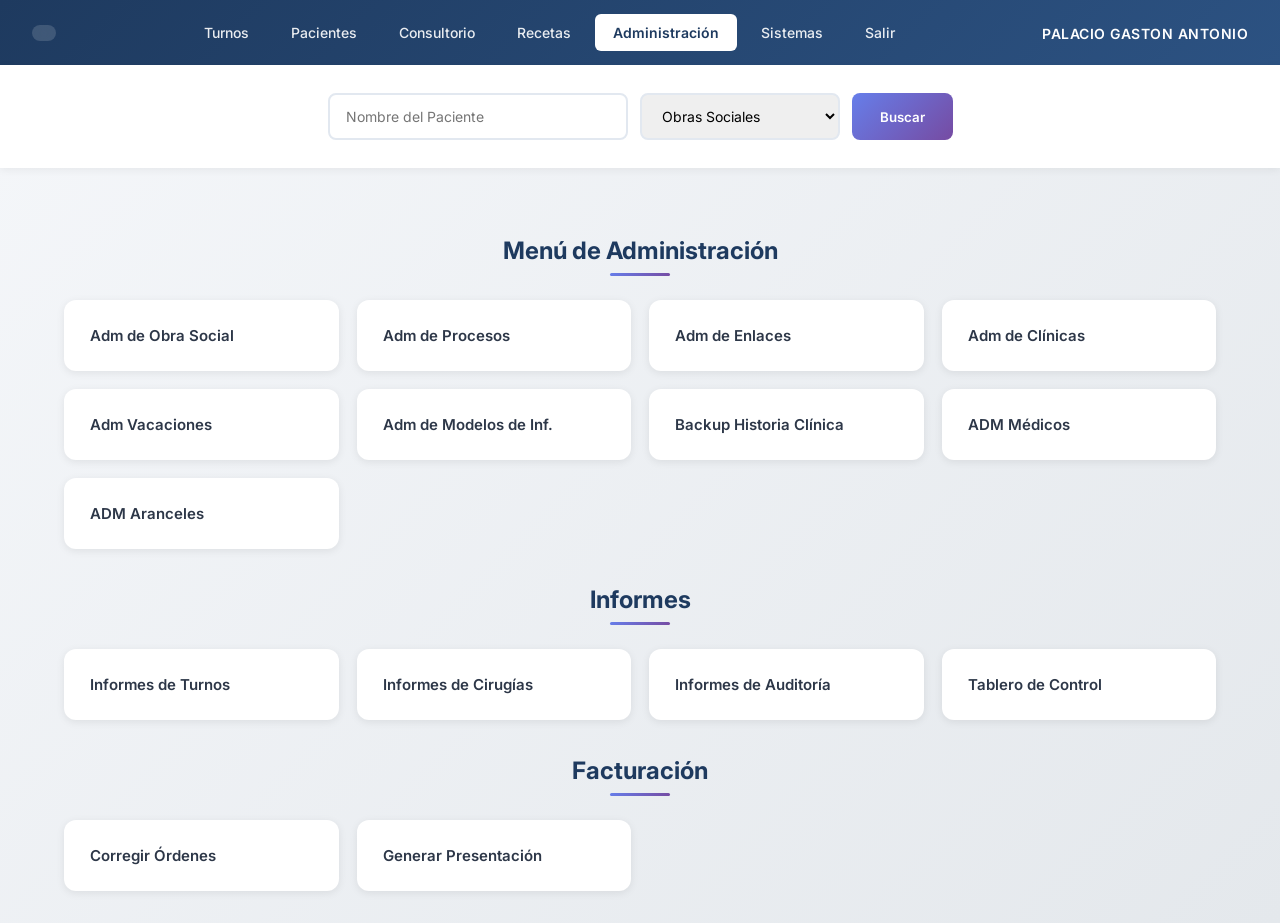
==== index.html @ 82813f79 "Primer commit" ====
<!DOCTYPE html>
<html lang="es">
<head>
    <meta charset="UTF-8">
    <meta name="viewport" content="width=device-width, initial-scale=1.0">
    <title>Administración - Centro Médico Palacio</title>
    <link rel="stylesheet" href="styles.css">
    <link href="https://fonts.googleapis.com/css2?family=Inter:wght@400;500;600;700&display=swap" rel="stylesheet">
</head>
<body>

    <header class="header">
        <div class="header-left">
            <p class="logo-icon"></p>
        </div>
        <nav class="nav-menu">
            <a href="#">Turnos</a>
            <a href="#">Pacientes</a>
            <a href="#">Consultorio</a>
            <a href="#">Recetas</a>
            <a href="#" class="active">Administración</a>
            <a href="#">Sistemas</a>
            <a href="#">Salir</a>
        </nav>
        <div class="header-right">
            <span class="user-name">PALACIO GASTON ANTONIO</span>
        </div>
    </header>

    <section class="search-bar">
        <input type="text" placeholder="Nombre del Paciente" class="input-paciente">
        <select class="select-obra">
            <option>Obras Sociales</option>
        </select>
        <button class="btn-buscar">Buscar</button>
    </section>

    <main class="main-content">
        <h2 class="section-title">Menú de Administración</h2>
        <div class="cards-grid">
            <div class="card"><h3>Adm de Obra Social</h3></div>
            <div class="card"><h3>Adm de Procesos</h3></div>
            <div class="card"><h3>Adm de Enlaces</h3></div>
            <div class="card"><h3>Adm de Clínicas</h3></div>
            <div class="card"><h3>Adm Vacaciones</h3></div>
            <div class="card"><h3>Adm de Modelos de Inf.</h3></div>
            <div class="card"><h3>Backup Historia Clínica</h3></div>
            <div class="card"><h3>ADM Médicos</h3></div>
            <div class="card"><h3>ADM Aranceles</h3></div>
        </div>

        <h2 class="section-title">Informes</h2>
        <div class="cards-grid">
            <div class="card"><h3>Informes de Turnos</h3></div>
            <div class="card"><h3>Informes de Cirugías</h3></div>
            <div class="card"><h3>Informes de Auditoría</h3></div>
            <div class="card"><h3>Tablero de Control</h3></div>
        </div>

        <h2 class="section-title">Facturación</h2>
        <div class="cards-grid">
            <div class="card"><h3>Corregir Órdenes</h3></div>
            <div class="card"><h3>Generar Presentación</h3></div>
        </div>
    </main>

</body>
</html>
---- styles.css ----
* {
    margin: 0;
    padding: 0;
    box-sizing: border-box;
}

body {
    font-family: 'Inter', sans-serif;
    background: linear-gradient(135deg, #f5f7fa 0%, #e4e8ec 100%);
    min-height: 100vh;
    color: #2d3748;
}

.header {
    display: flex;
    align-items: center;
    justify-content: space-between;
    background: linear-gradient(135deg, #1e3a5f 0%, #2c5282 100%);
    padding: 14px 32px;
    box-shadow: 0 4px 12px rgba(0,0,0,0.15);
}

.logo-icon {
    font-size: 24px;
    background: rgba(255,255,255,0.15);
    padding: 8px 12px;
    border-radius: 8px;
    backdrop-filter: blur(10px);
}

.nav-menu {
    display: flex;
    gap: 6px;
}

.nav-menu a {
    color: rgba(255,255,255,0.9);
    text-decoration: none;
    padding: 10px 18px;
    font-size: 14px;
    font-weight: 500;
    border-radius: 6px;
    transition: all 0.3s;
}

.nav-menu a:hover {
    background: rgba(255,255,255,0.15);
    color: white;
}

.nav-menu a.active {
    background: white;
    color: #1e3a5f;
    font-weight: 600;
}

.user-name {
    color: white;
    font-weight: 600;
    font-size: 14px;
    letter-spacing: 0.5px;
}

.search-bar {
    display: flex;
    justify-content: center;
    gap: 12px;
    padding: 28px;
    background: white;
    box-shadow: 0 2px 8px rgba(0,0,0,0.06);
}

.input-paciente, .select-obra {
    padding: 12px 16px;
    border: 2px solid #e2e8f0;
    border-radius: 8px;
    font-size: 14px;
    transition: all 0.3s;
    font-family: 'Inter', sans-serif;
}

.input-paciente { width: 300px; }
.select-obra { width: 200px; }

.input-paciente:focus, .select-obra:focus {
    outline: none;
    border-color: #4299e1;
    box-shadow: 0 0 0 3px rgba(66,153,225,0.15);
}

.btn-buscar {
    padding: 12px 28px;
    background: linear-gradient(135deg, #667eea 0%, #764ba2 100%);
    color: white;
    border: none;
    border-radius: 8px;
    font-weight: 600;
    cursor: pointer;
    transition: all 0.3s;
    font-family: 'Inter', sans-serif;
}

.btn-buscar:hover {
    transform: translateY(-2px);
    box-shadow: 0 6px 20px rgba(102,126,234,0.4);
}

.main-content {
    max-width: 1200px;
    margin: 0 auto;
    padding: 32px 24px;
}

.section-title {
    text-align: center;
    font-size: 24px;
    margin: 36px 0 24px;
    color: #1e3a5f;
    font-weight: 700;
    position: relative;
}

.section-title::after {
    content: '';
    display: block;
    width: 60px;
    height: 3px;
    background: linear-gradient(135deg, #667eea 0%, #764ba2 100%);
    margin: 8px auto 0;
    border-radius: 2px;
}

.cards-grid {
    display: grid;
    grid-template-columns: repeat(auto-fill, minmax(240px, 1fr));
    gap: 18px;
}

.card {
    background: white;
    border-radius: 12px;
    padding: 24px;
    box-shadow: 0 2px 8px rgba(0,0,0,0.08);
    cursor: pointer;
    transition: all 0.3s;
    border: 2px solid transparent;
}

.card:hover {
    transform: translateY(-4px);
    box-shadow: 0 12px 24px rgba(0,0,0,0.12);
    border-color: #667eea;
}

.card h3 {
    font-size: 15px;
    font-weight: 600;
    color: #2d3748;
}
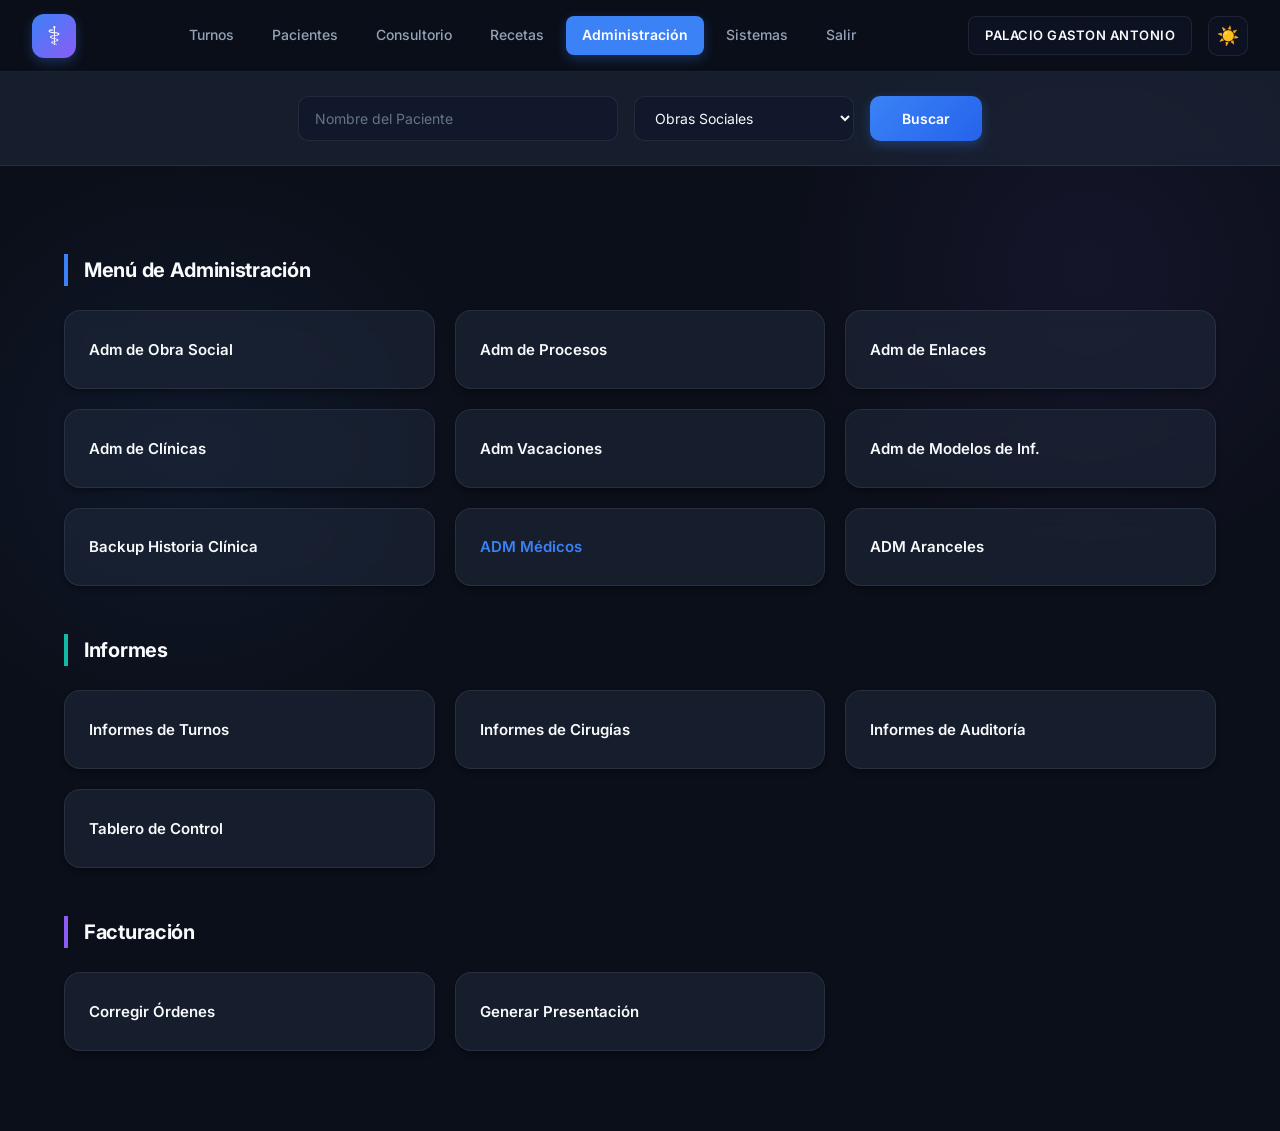
==== commit 447974f8: "cambio de estilo y mejora de ui" ====
--- a/index.html
+++ b/index.html
@@ -1,5 +1,5 @@
 <!DOCTYPE html>
-<html lang="es">
+<html lang="es" data-theme="dark">
 <head>
     <meta charset="UTF-8">
     <meta name="viewport" content="width=device-width, initial-scale=1.0">
@@ -11,7 +11,7 @@
 
     <header class="header">
         <div class="header-left">
-            <p class="logo-icon"></p>
+            <p class="logo-icon">⚕</p>
         </div>
         <nav class="nav-menu">
             <a href="#">Turnos</a>
@@ -24,6 +24,10 @@
         </nav>
         <div class="header-right">
             <span class="user-name">PALACIO GASTON ANTONIO</span>
+            <!-- Botón agregado para el cambio de tema -->
+            <button id="theme-toggle" class="theme-toggle" aria-label="Cambiar tema">
+                <span class="icon">🌙</span>
+            </button>
         </div>
     </header>
 
@@ -36,7 +40,7 @@
     </section>
 
     <main class="main-content">
-        <h2 class="section-title">Menú de Administración</h2>
+        <h2 class="section-title" data-color="primary">Menú de Administración</h2>
         <div class="cards-grid">
             <div class="card"><h3>Adm de Obra Social</h3></div>
             <div class="card"><h3>Adm de Procesos</h3></div>
@@ -45,11 +49,12 @@
             <div class="card"><h3>Adm Vacaciones</h3></div>
             <div class="card"><h3>Adm de Modelos de Inf.</h3></div>
             <div class="card"><h3>Backup Historia Clínica</h3></div>
-            <div class="card"><h3>ADM Médicos</h3></div>
-            <div class="card"><h3>ADM Aranceles</h3></div>
+            <a href="adMedicos.html" class="card card-link">
+             <h3>ADM Médicos</h3>
+            </a>            <div class="card"><h3>ADM Aranceles</h3></div>
         </div>
 
-        <h2 class="section-title">Informes</h2>
+        <h2 class="section-title" data-color="teal">Informes</h2>
         <div class="cards-grid">
             <div class="card"><h3>Informes de Turnos</h3></div>
             <div class="card"><h3>Informes de Cirugías</h3></div>
@@ -57,12 +62,32 @@
             <div class="card"><h3>Tablero de Control</h3></div>
         </div>
 
-        <h2 class="section-title">Facturación</h2>
+        <h2 class="section-title" data-color="violet">Facturación</h2>
         <div class="cards-grid">
             <div class="card"><h3>Corregir Órdenes</h3></div>
             <div class="card"><h3>Generar Presentación</h3></div>
         </div>
     </main>
 
+    <script>
+        // Lógica del cambio de tema
+        const themeToggle = document.getElementById('theme-toggle');
+        const html = document.documentElement;
+        const icon = themeToggle.querySelector('.icon');
+
+        // Verificar preferencia guardada
+        const savedTheme = localStorage.getItem('theme') || 'dark';
+        html.setAttribute('data-theme', savedTheme);
+        icon.textContent = savedTheme === 'dark' ? '☀️' : '🌙';
+
+        themeToggle.addEventListener('click', () => {
+            const currentTheme = html.getAttribute('data-theme');
+            const newTheme = currentTheme === 'dark' ? 'light' : 'dark';
+            
+            html.setAttribute('data-theme', newTheme);
+            localStorage.setItem('theme', newTheme);
+            icon.textContent = newTheme === 'dark' ? '☀️' : '🌙';
+        });
+    </script>
 </body>
 </html>
--- a/styles.css
+++ b/styles.css
@@ -4,28 +4,105 @@
     box-sizing: border-box;
 }
 
+/* =========================================
+   VARIABLES DE TEMA (MODO OSCURO POR DEFECTO)
+   ========================================= */
+:root {
+    --bg-body: #0b0f19;
+    --bg-body-gradient: radial-gradient(circle at 15% 50%, rgba(59, 130, 246, 0.08), transparent 25%), 
+                        radial-gradient(circle at 85% 30%, rgba(139, 92, 246, 0.08), transparent 25%);
+    --bg-card: rgba(30, 41, 59, 0.6);
+    --bg-card-hover: rgba(30, 41, 59, 0.9);
+    --bg-header: rgba(11, 15, 25, 0.85);
+    --bg-input: rgba(15, 23, 42, 0.6);
+    
+    --text-main: #f8fafc;
+    --text-secondary: #94a3b8;
+    --text-muted: #64748b;
+    
+    --border-subtle: rgba(255, 255, 255, 0.08);
+    --border-hover: rgba(255, 255, 255, 0.15);
+    
+    --color-primary: #3b82f6;   /* Azul para Admin */
+    --color-teal: #14b8a6;      /* Verde azulado para Informes */
+    --color-violet: #8b5cf6;    /* Violeta para Facturación */
+    
+    --shadow-card: 0 4px 6px -1px rgba(0, 0, 0, 0.3), 0 2px 4px -1px rgba(0, 0, 0, 0.15);
+    --shadow-hover: 0 20px 25px -5px rgba(0, 0, 0, 0.4), 0 10px 10px -5px rgba(0, 0, 0, 0.2);
+    --glow-primary: 0 0 20px rgba(59, 130, 246, 0.15);
+}
+
+/* =========================================
+   VARIABLES DE TEMA CLARO (SOBREESCRITURA)
+   ========================================= */
+[data-theme="light"] {
+    --bg-body: #f1f5f9;
+    --bg-body-gradient: radial-gradient(circle at 15% 50%, rgba(59, 130, 246, 0.05), transparent 25%), 
+                        radial-gradient(circle at 85% 30%, rgba(139, 92, 246, 0.05), transparent 25%);
+    --bg-card: rgba(255, 255, 255, 0.8);
+    --bg-card-hover: rgba(255, 255, 255, 1);
+    --bg-header: rgba(255, 255, 255, 0.85);
+    --bg-input: #ffffff;
+    
+    --text-main: #0f172a;
+    --text-secondary: #475569;
+    --text-muted: #94a3b8;
+    
+    --border-subtle: rgba(0, 0, 0, 0.08);
+    --border-hover: rgba(0, 0, 0, 0.15);
+    
+    --shadow-card: 0 4px 6px -1px rgba(0, 0, 0, 0.05), 0 2px 4px -1px rgba(0, 0, 0, 0.03);
+    --shadow-hover: 0 20px 25px -5px rgba(0, 0, 0, 0.1), 0 10px 10px -5px rgba(0, 0, 0, 0.04);
+    --glow-primary: 0 0 20px rgba(59, 130, 246, 0.1);
+}
+
+/* =========================================
+   ESTILOS GENERALES
+   ========================================= */
 body {
-    font-family: 'Inter', sans-serif;
-    background: linear-gradient(135deg, #f5f7fa 0%, #e4e8ec 100%);
+    font-family: 'Inter', system-ui, -apple-system, sans-serif;
+    background-color: var(--bg-body);
+    background-image: var(--bg-body-gradient);
+    background-attachment: fixed;
     min-height: 100vh;
-    color: #2d3748;
-}
-
+    color: var(--text-main);
+    line-height: 1.6;
+    transition: background-color 0.4s ease, color 0.4s ease;
+}
+
+/* ===== HEADER ===== */
 .header {
     display: flex;
     align-items: center;
     justify-content: space-between;
-    background: linear-gradient(135deg, #1e3a5f 0%, #2c5282 100%);
-    padding: 14px 32px;
-    box-shadow: 0 4px 12px rgba(0,0,0,0.15);
+    background: var(--bg-header);
+    backdrop-filter: blur(12px);
+    -webkit-backdrop-filter: blur(12px);
+    padding: 0 32px;
+    height: 72px;
+    border-bottom: 1px solid var(--border-subtle);
+    position: sticky;
+    top: 0;
+    z-index: 100;
+    transition: all 0.4s ease;
 }
 
 .logo-icon {
-    font-size: 24px;
-    background: rgba(255,255,255,0.15);
-    padding: 8px 12px;
-    border-radius: 8px;
-    backdrop-filter: blur(10px);
+    font-size: 26px;
+    display: flex;
+    align-items: center;
+    justify-content: center;
+    width: 44px;
+    height: 44px;
+    background: linear-gradient(135deg, var(--color-primary), var(--color-violet));
+    border-radius: 12px;
+    color: white;
+    box-shadow: 0 4px 12px rgba(59, 130, 246, 0.3);
+    transition: transform 0.3s ease;
+}
+
+.logo-icon:hover {
+    transform: scale(1.05) rotate(-5deg);
 }
 
 .nav-menu {
@@ -34,126 +111,300 @@
 }
 
 .nav-menu a {
-    color: rgba(255,255,255,0.9);
+    color: var(--text-secondary);
     text-decoration: none;
-    padding: 10px 18px;
+    padding: 8px 16px;
     font-size: 14px;
     font-weight: 500;
-    border-radius: 6px;
-    transition: all 0.3s;
+    border-radius: 8px;
+    transition: all 0.25s ease;
 }
 
 .nav-menu a:hover {
-    background: rgba(255,255,255,0.15);
-    color: white;
+    color: var(--text-main);
+    background: var(--border-subtle);
 }
 
 .nav-menu a.active {
-    background: white;
-    color: #1e3a5f;
-    font-weight: 600;
-}
-
-.user-name {
+    background: var(--color-primary);
     color: white;
     font-weight: 600;
-    font-size: 14px;
+    box-shadow: 0 4px 12px rgba(59, 130, 246, 0.3);
+}
+
+.header-right {
+    display: flex;
+    align-items: center;
+    gap: 16px;
+}
+
+.user-name {
+    color: var(--text-main);
+    font-weight: 600;
+    font-size: 13px;
     letter-spacing: 0.5px;
-}
-
+    padding: 8px 16px;
+    background: var(--bg-input);
+    border: 1px solid var(--border-subtle);
+    border-radius: 8px;
+}
+
+/* Botón de Tema */
+.theme-toggle {
+    background: var(--bg-input);
+    border: 1px solid var(--border-subtle);
+    color: var(--text-main);
+    width: 40px;
+    height: 40px;
+    border-radius: 10px;
+    cursor: pointer;
+    display: flex;
+    align-items: center;
+    justify-content: center;
+    font-size: 18px;
+    transition: all 0.3s ease;
+}
+
+.theme-toggle:hover {
+    background: var(--border-hover);
+    transform: rotate(15deg);
+    border-color: var(--color-primary);
+}
+
+/* ===== SEARCH BAR ===== */
 .search-bar {
     display: flex;
     justify-content: center;
-    gap: 12px;
-    padding: 28px;
-    background: white;
-    box-shadow: 0 2px 8px rgba(0,0,0,0.06);
+    gap: 16px;
+    padding: 24px 32px;
+    background: var(--bg-card);
+    border-bottom: 1px solid var(--border-subtle);
+    backdrop-filter: blur(8px);
+    transition: all 0.4s ease;
 }
 
 .input-paciente, .select-obra {
     padding: 12px 16px;
-    border: 2px solid #e2e8f0;
-    border-radius: 8px;
+    background: var(--bg-input);
+    border: 1.5px solid var(--border-subtle);
+    border-radius: 10px;
     font-size: 14px;
-    transition: all 0.3s;
+    transition: all 0.25s ease;
     font-family: 'Inter', sans-serif;
-}
-
-.input-paciente { width: 300px; }
-.select-obra { width: 200px; }
+    color: var(--text-main);
+}
+
+.input-paciente { width: 320px; }
+.select-obra { width: 220px; }
+
+.input-paciente::placeholder { color: var(--text-muted); }
+.select-obra option { background: var(--bg-card); color: var(--text-main); }
 
 .input-paciente:focus, .select-obra:focus {
     outline: none;
-    border-color: #4299e1;
-    box-shadow: 0 0 0 3px rgba(66,153,225,0.15);
+    border-color: var(--color-primary);
+    box-shadow: 0 0 0 4px rgba(59, 130, 246, 0.1);
 }
 
 .btn-buscar {
-    padding: 12px 28px;
-    background: linear-gradient(135deg, #667eea 0%, #764ba2 100%);
+    padding: 12px 32px;
+    background: linear-gradient(135deg, var(--color-primary) 0%, #2563eb 100%);
     color: white;
     border: none;
-    border-radius: 8px;
+    border-radius: 10px;
     font-weight: 600;
     cursor: pointer;
-    transition: all 0.3s;
+    transition: all 0.3s cubic-bezier(0.4, 0, 0.2, 1);
     font-family: 'Inter', sans-serif;
+    font-size: 14px;
+    box-shadow: 0 4px 12px rgba(59, 130, 246, 0.3);
 }
 
 .btn-buscar:hover {
     transform: translateY(-2px);
-    box-shadow: 0 6px 20px rgba(102,126,234,0.4);
-}
-
+    box-shadow: 0 8px 20px rgba(59, 130, 246, 0.4);
+    filter: brightness(1.1);
+}
+
+/* ===== MAIN CONTENT ===== */
 .main-content {
     max-width: 1200px;
     margin: 0 auto;
-    padding: 32px 24px;
+    padding: 40px 24px 80px;
 }
 
 .section-title {
-    text-align: center;
-    font-size: 24px;
-    margin: 36px 0 24px;
-    color: #1e3a5f;
+    font-size: 20px;
     font-weight: 700;
+    color: var(--text-main);
+    margin: 48px 0 24px;
+    padding-left: 16px;
     position: relative;
-}
-
-.section-title::after {
-    content: '';
-    display: block;
-    width: 60px;
-    height: 3px;
-    background: linear-gradient(135deg, #667eea 0%, #764ba2 100%);
-    margin: 8px auto 0;
-    border-radius: 2px;
-}
-
+    display: flex;
+    align-items: center;
+    letter-spacing: -0.3px;
+}
+
+/* Colores coherentes por sección */
+.section-title[data-color="primary"] { border-left: 4px solid var(--color-primary); }
+.section-title[data-color="teal"] { border-left: 4px solid var(--color-teal); }
+.section-title[data-color="violet"] { border-left: 4px solid var(--color-violet); }
+
+/* ===== CARDS GRID (ESTILO PREMIUM) ===== */
 .cards-grid {
     display: grid;
-    grid-template-columns: repeat(auto-fill, minmax(240px, 1fr));
-    gap: 18px;
+    grid-template-columns: repeat(auto-fill, minmax(280px, 1fr));
+    gap: 20px;
 }
 
 .card {
-    background: white;
-    border-radius: 12px;
+    background: var(--bg-card);
+    backdrop-filter: blur(10px);
+    -webkit-backdrop-filter: blur(10px);
+    border-radius: 16px;
     padding: 24px;
-    box-shadow: 0 2px 8px rgba(0,0,0,0.08);
+    border: 1px solid var(--border-subtle);
     cursor: pointer;
-    transition: all 0.3s;
-    border: 2px solid transparent;
-}
-
-.card:hover {
-    transform: translateY(-4px);
-    box-shadow: 0 12px 24px rgba(0,0,0,0.12);
-    border-color: #667eea;
+    transition: all 0.35s cubic-bezier(0.4, 0, 0.2, 1);
+    position: relative;
+    overflow: hidden;
+    display: flex;
+    align-items: center;
+    gap: 16px;
+    box-shadow: var(--shadow-card);
+}
+
+/* Indicador de color coherente en la tarjeta */
+.card::before {
+    content: '';
+    position: absolute;
+    top: 0;
+    left: 0;
+    width: 4px;
+    height: 100%;
+    background: var(--color-primary);
+    opacity: 0;
+    transition: opacity 0.3s ease;
+}
+
+/* Asignar color según la sección (usando el atributo data-color del título hermano) */
+main > .section-title[data-color="primary"] ~ .cards-grid .card::before { background: var(--color-primary); }
+main > .section-title[data-color="teal"] ~ .cards-grid .card::before { background: var(--color-teal); }
+main > .section-title[data-color="violet"] ~ .cards-grid .card::before { background: var(--color-violet); }
+
+/* Icono de flecha sutil */
+.card::after {
+    content: '→';
+    font-size: 18px;
+    color: var(--text-muted);
+    margin-left: auto;
+    transition: all 0.3s ease;
+    opacity: 0;
+    transform: translateX(-10px);
 }
 
 .card h3 {
     font-size: 15px;
     font-weight: 600;
-    color: #2d3748;
+    color: var(--text-main);
+    transition: color 0.3s ease;
+    line-height: 1.4;
+}
+
+/* Efectos Hover Coherentes y Elegantes */
+.card:hover {
+    background: var(--bg-card-hover);
+    border-color: var(--border-hover);
+    transform: translateY(-6px);
+    box-shadow: var(--shadow-hover);
+}
+
+.card:hover::before {
+    opacity: 1;
+}
+
+.card:hover h3 {
+    color: var(--color-primary);
+}
+
+/* Ajuste dinámico del color del texto en hover según la sección */
+main > .section-title[data-color="teal"] ~ .cards-grid .card:hover h3 { color: var(--color-teal); }
+main > .section-title[data-color="violet"] ~ .cards-grid .card:hover h3 { color: var(--color-violet); }
+
+.card:hover::after {
+    opacity: 1;
+    transform: translateX(0);
+}
+
+/* Animación de entrada escalonada */
+.card { animation: cardEnter 0.5s cubic-bezier(0.4, 0, 0.2, 1) backwards; }
+.cards-grid .card:nth-child(1)  { animation-delay: 0.05s; }
+.cards-grid .card:nth-child(2)  { animation-delay: 0.10s; }
+.cards-grid .card:nth-child(3)  { animation-delay: 0.15s; }
+.cards-grid .card:nth-child(4)  { animation-delay: 0.20s; }
+.cards-grid .card:nth-child(5)  { animation-delay: 0.25s; }
+.cards-grid .card:nth-child(6)  { animation-delay: 0.30s; }
+.cards-grid .card:nth-child(7)  { animation-delay: 0.35s; }
+.cards-grid .card:nth-child(8)  { animation-delay: 0.40s; }
+.cards-grid .card:nth-child(9)  { animation-delay: 0.45s; }
+
+@keyframes cardEnter {
+    from { opacity: 0; transform: translateY(24px); }
+    to { opacity: 1; transform: translateY(0); }
+}
+
+/* ===== RESPONSIVE ===== */
+@media (max-width: 768px) {
+    .header {
+        padding: 12px 16px;
+        height: auto;
+        flex-wrap: wrap;
+        gap: 12px;
+    }
+    .nav-menu {
+        order: 3;
+        width: 100%;
+        overflow-x: auto;
+        padding-bottom: 4px;
+    }
+    .search-bar {
+        flex-direction: column;
+        padding: 20px 16px;
+    }
+    .input-paciente, .select-obra { width: 100%; }
+    .main-content { padding: 24px 16px; }
+    .cards-grid { grid-template-columns: 1fr; }
+}
+
+/* Scrollbar personalizada */
+::-webkit-scrollbar { width: 8px; height: 8px; }
+::-webkit-scrollbar-track { background: var(--bg-body); }
+::-webkit-scrollbar-thumb { background: var(--text-muted); border-radius: 4px; }
+::-webkit-scrollbar-thumb:hover { background: var(--text-secondary); }
+
+/* Soporte para tarjetas que son enlaces */
+a.card {
+    text-decoration: none;
+    color: inherit;
+    display: flex;
+}
+
+a.card.card-link h3 {
+    color: var(--color-primary); /* Destaca sutilmente que es un enlace */
+}
+
+/* Animación de entrada suave para TODAS las páginas (sensación natural) */
+body {
+    animation: fadeInPage 0.4s ease-out;
+}
+
+@keyframes fadeInPage {
+    from { 
+        opacity: 0; 
+        transform: translateY(10px); 
+    }
+    to { 
+        opacity: 1; 
+        transform: translateY(0); 
+    }
 }
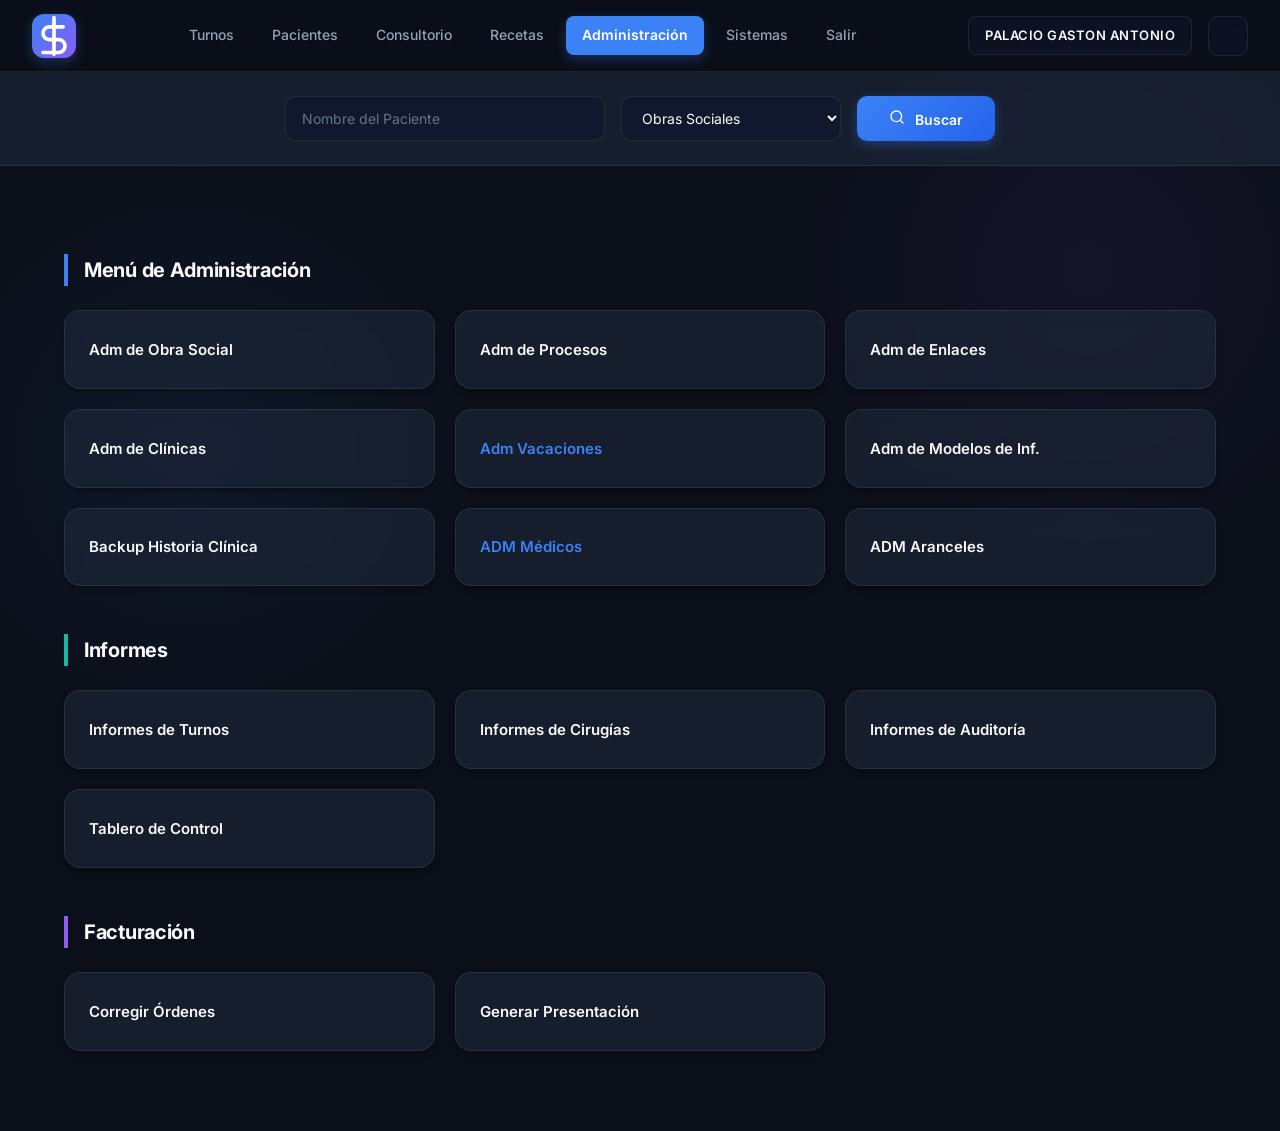
==== commit d17be8eb: "feat: rediseño UI/UX completo del Centro Médico Palacio - 9 pantallas nuevas, modo oscuro/claro, ico" ====
--- a/index.html
+++ b/index.html
@@ -11,22 +11,32 @@
 
     <header class="header">
         <div class="header-left">
-            <p class="logo-icon">⚕</p>
+            <p class="logo-icon">
+                <svg viewBox="0 0 24 24" fill="none" stroke="currentColor" stroke-width="2" stroke-linecap="round" stroke-linejoin="round">
+                    <path d="M12 2L12 22M17 7H9.5C8.57174 7 7.6815 7.36875 7.02513 8.02513C6.36875 8.6815 6 9.57174 6 10.5C6 11.4283 6.36875 12.3185 7.02513 12.9749C7.6815 13.6313 8.57174 14 9.5 14H14.5C15.4283 14 16.3185 14.3687 16.9749 15.0251C17.6313 15.6815 18 16.5717 18 17.5C18 18.4283 17.6313 19.3185 16.9749 19.9749C16.3185 20.6313 15.4283 21 14.5 21H6"/>
+                </svg>
+            </p>
         </div>
         <nav class="nav-menu">
-            <a href="#">Turnos</a>
-            <a href="#">Pacientes</a>
+            <a href="turnos.html">Turnos</a>
+            <a href="pacientes.html">Pacientes</a>
             <a href="#">Consultorio</a>
             <a href="#">Recetas</a>
             <a href="#" class="active">Administración</a>
-            <a href="#">Sistemas</a>
+            <a href="sistemas.html">Sistemas</a>
             <a href="#">Salir</a>
         </nav>
         <div class="header-right">
             <span class="user-name">PALACIO GASTON ANTONIO</span>
-            <!-- Botón agregado para el cambio de tema -->
             <button id="theme-toggle" class="theme-toggle" aria-label="Cambiar tema">
-                <span class="icon">🌙</span>
+                <span class="icon">
+                    <svg class="icon-sun" viewBox="0 0 24 24" fill="none" stroke="currentColor" stroke-width="2" stroke-linecap="round" stroke-linejoin="round">
+                        <circle cx="12" cy="12" r="5"/><line x1="12" y1="1" x2="12" y2="3"/><line x1="12" y1="21" x2="12" y2="23"/><line x1="4.22" y1="4.22" x2="5.64" y2="5.64"/><line x1="18.36" y1="18.36" x2="19.78" y2="19.78"/><line x1="1" y1="12" x2="3" y2="12"/><line x1="21" y1="12" x2="23" y2="12"/><line x1="4.22" y1="19.78" x2="5.64" y2="18.36"/><line x1="18.36" y1="5.64" x2="19.78" y2="4.22"/>
+                    </svg>
+                    <svg class="icon-moon" viewBox="0 0 24 24" fill="none" stroke="currentColor" stroke-width="2" stroke-linecap="round" stroke-linejoin="round" style="display:none;">
+                        <path d="M21 12.79A9 9 0 1 1 11.21 3 7 7 0 0 0 21 12.79z"/>
+                    </svg>
+                </span>
             </button>
         </div>
     </header>
@@ -34,9 +44,116 @@
     <section class="search-bar">
         <input type="text" placeholder="Nombre del Paciente" class="input-paciente">
         <select class="select-obra">
-            <option>Obras Sociales</option>
+            <option value="">Obras Sociales</option>
+            <option value="Particular">Particular</option>
+            <option value="ACA SALUD">ACA SALUD</option>
+            <option value="AMFFA">AMFFA</option>
+            <option value="AMSTERDAN SALUD">AMSTERDAN SALUD</option>
+            <option value="APLA">APLA</option>
+            <option value="APM">APM</option>
+            <option value="ASISPRE">ASISPRE</option>
+            <option value="ASISTIR">ASISTIR</option>
+            <option value="ASISTIR-OSPACA">ASISTIR-OSPACA</option>
+            <option value="ASOC. ECLESIASTICA SAN PEDRO">ASOC. ECLESIASTICA SAN PEDRO</option>
+            <option value="ASUNT">ASUNT</option>
+            <option value="ASUNT (Consulta Especial)">ASUNT (Consulta Especial)</option>
+            <option value="BOREAL">BOREAL</option>
+            <option value="BOREAL.NET">BOREAL.NET</option>
+            <option value="BRAMED SRL">BRAMED SRL</option>
+            <option value="CANILLITAS FLORENCIO SANCHEZ">CANILLITAS FLORENCIO SANCHEZ</option>
+            <option value="CLINICA MAYO">CLINICA MAYO</option>
+            <option value="COLMED OSMEDICA">COLMED OSMEDICA</option>
+            <option value="COLMED TODOS MENOS OSMEDICA">COLMED TODOS MENOS OSMEDICA</option>
+            <option value="COOP. TRABAJADORES AGRICOLAS">COOP. TRABAJADORES AGRICOLAS</option>
+            <option value="COOP. TRABAJADORES EVENTUR">COOP. TRABAJADORES EVENTUR</option>
+            <option value="COOP. TRABAJADORES HUMANA">COOP. TRABAJADORES HUMANA</option>
+            <option value="COOP. TRABAJADORES INSTALADORES">COOP. TRABAJADORES INSTALADORES</option>
+            <option value="CRISTAL SALUD - APPI SRL">CRISTAL SALUD - APPI SRL</option>
+            <option value="DASUTEN">DASUTEN</option>
+            <option value="DIARIOS Y REVISTAS">DIARIOS Y REVISTAS</option>
+            <option value="DIBA">DIBA</option>
+            <option value="FARMACIA (GAPRESA)">FARMACIA (GAPRESA)</option>
+            <option value="FOTIA - OSPAAТ">FOTIA - OSPAAТ</option>
+            <option value="FUERZA AEREA">FUERZA AEREA</option>
+            <option value="GALENO">GALENO</option>
+            <option value="GALENO CONSULTIN GROUP">GALENO CONSULTIN GROUP</option>
+            <option value="GALVEZ">GALVEZ</option>
+            <option value="INTERSALUD">INTERSALUD</option>
+            <option value="IOSE">IOSE</option>
+            <option value="JERARQUICOS SALUD">JERARQUICOS SALUD</option>
+            <option value="LUIS PASTEUR">LUIS PASTEUR</option>
+            <option value="MAPFRE">MAPFRE</option>
+            <option value="MEDICUS">MEDICUS</option>
+            <option value="MEDIFE">MEDIFE</option>
+            <option value="MITA">MITA</option>
+            <option value="MORA">MORA</option>
+            <option value="MUTUAL 10 DE ABRIL">MUTUAL 10 DE ABRIL</option>
+            <option value="MUTUAL PERSONAL AGUA Y ENERGIA">MUTUAL PERSONAL AGUA Y ENERGIA</option>
+            <option value="NOR MEDICA">NOR MEDICA</option>
+            <option value="NORTE SALUD">NORTE SALUD</option>
+            <option value="OMINT">OMINT</option>
+            <option value="OPDEA">OPDEA</option>
+            <option value="ORDEN PRESTADA">ORDEN PRESTADA</option>
+            <option value="OSACRA">OSACRA</option>
+            <option value="OSAPM">OSAPM</option>
+            <option value="OSDDIP">OSDDIP</option>
+            <option value="OSDE">OSDE</option>
+            <option value="OSDOP">OSDOP</option>
+            <option value="OSETYA">OSETYA</option>
+            <option value="OSFATUN">OSFATUN</option>
+            <option value="OSJERA (Jerarquicos Rep. Argentina)">OSJERA (Jerarquicos Rep. Argentina)</option>
+            <option value="OSMATA">OSMATA</option>
+            <option value="OSMITA">OSMITA</option>
+            <option value="OSPA (Personal Aeronautico)">OSPA (Personal Aeronautico)</option>
+            <option value="OSPECOM">OSPECOM</option>
+            <option value="OSPEGAP (Petroleros)">OSPEGAP (Petroleros)</option>
+            <option value="OSPERSAAMS">OSPERSAAMS</option>
+            <option value="OSPERYHRA">OSPERYHRA</option>
+            <option value="OSPES (Estaciones de Servicio)">OSPES (Estaciones de Servicio)</option>
+            <option value="OSPIA AZUCARERA">OSPIA AZUCARERA</option>
+            <option value="OSPIL (Lecheros)">OSPIL (Lecheros)</option>
+            <option value="OSPIP">OSPIP</option>
+            <option value="OSPLAD">OSPLAD</option>
+            <option value="OSPRERA">OSPRERA</option>
+            <option value="OSPTA (Tecnico Aeronautico)">OSPTA (Tecnico Aeronautico)</option>
+            <option value="OSSEG (SEGUROS)">OSSEG (SEGUROS)</option>
+            <option value="OSSEIF (Ing. La Fronterita)">OSSEIF (Ing. La Fronterita)</option>
+            <option value="OSSEIÑ (Ing. Ñuñorco)">OSSEIÑ (Ing. Ñuñorco)</option>
+            <option value="PAMI">PAMI</option>
+            <option value="PARA REINTEGRO">PARA REINTEGRO</option>
+            <option value="PARQUE SALUD">PARQUE SALUD</option>
+            <option value="PARTICULAR">PARTICULAR</option>
+            <option value="PATRONES DE CABOTAJE">PATRONES DE CABOTAJE</option>
+            <option value="PODER JUDICIAL">PODER JUDICIAL</option>
+            <option value="POLICIA FEDERAL">POLICIA FEDERAL</option>
+            <option value="PRENSA">PRENSA</option>
+            <option value="PREVENCION SALUD">PREVENCION SALUD</option>
+            <option value="RED DE SEGUROS MEDICOS">RED DE SEGUROS MEDICOS</option>
+            <option value="SADAIC">SADAIC</option>
+            <option value="SANATORIO ROCA">SANATORIO ROCA</option>
+            <option value="SANATORIO SARMIENTO">SANATORIO SARMIENTO</option>
+            <option value="SANCOR SALUD">SANCOR SALUD</option>
+            <option value="SEGURO ESOLAR DE LA PROV.">SEGURO ESOLAR DE LA PROV.</option>
+            <option value="SERRA">SERRA</option>
+            <option value="SERVESALUD">SERVESALUD</option>
+            <option value="SIN CARGO">SIN CARGO</option>
+            <option value="SIN COPAGO PEDIATRIA">SIN COPAGO PEDIATRIA</option>
+            <option value="SOREMER">SOREMER</option>
+            <option value="SUBOFICIALES RETIRADOS">SUBOFICIALES RETIRADOS</option>
+            <option value="SUBSIDIO DE SALUD">SUBSIDIO DE SALUD</option>
+            <option value="SWISS MEDICAL">SWISS MEDICAL</option>
+            <option value="TV SALUD">TV SALUD</option>
+            <option value="UNION PERSONAL">UNION PERSONAL</option>
+            <option value="UOM (OSUOMRA-Forjar Salud)">UOM (OSUOMRA-Forjar Salud)</option>
+            <option value="UP Union Personal">UP Union Personal</option>
+            <option value="UTA">UTA</option>
         </select>
-        <button class="btn-buscar">Buscar</button>
+        <button class="btn-buscar">
+            <svg viewBox="0 0 24 24" fill="none" stroke="currentColor" stroke-width="2" stroke-linecap="round" stroke-linejoin="round" style="width:16px;height:16px;margin-right:6px;">
+                <circle cx="11" cy="11" r="8"/><line x1="21" y1="21" x2="16.65" y2="16.65"/>
+            </svg>
+            Buscar
+        </button>
     </section>
 
     <main class="main-content">
@@ -46,12 +163,11 @@
             <div class="card"><h3>Adm de Procesos</h3></div>
             <div class="card"><h3>Adm de Enlaces</h3></div>
             <div class="card"><h3>Adm de Clínicas</h3></div>
-            <div class="card"><h3>Adm Vacaciones</h3></div>
+            <a href="vacaciones.html" class="card card-link"><h3>Adm Vacaciones</h3></a>
             <div class="card"><h3>Adm de Modelos de Inf.</h3></div>
             <div class="card"><h3>Backup Historia Clínica</h3></div>
-            <a href="adMedicos.html" class="card card-link">
-             <h3>ADM Médicos</h3>
-            </a>            <div class="card"><h3>ADM Aranceles</h3></div>
+            <a href="adMedicos.html" class="card card-link"><h3>ADM Médicos</h3></a>
+            <div class="card"><h3>ADM Aranceles</h3></div>
         </div>
 
         <h2 class="section-title" data-color="teal">Informes</h2>
@@ -70,24 +186,32 @@
     </main>
 
     <script>
-        // Lógica del cambio de tema
         const themeToggle = document.getElementById('theme-toggle');
         const html = document.documentElement;
-        const icon = themeToggle.querySelector('.icon');
-
-        // Verificar preferencia guardada
+        const iconSun = document.querySelector('.icon-sun');
+        const iconMoon = document.querySelector('.icon-moon');
+
         const savedTheme = localStorage.getItem('theme') || 'dark';
         html.setAttribute('data-theme', savedTheme);
-        icon.textContent = savedTheme === 'dark' ? '☀️' : '🌙';
+        updateThemeIcon(savedTheme);
 
         themeToggle.addEventListener('click', () => {
             const currentTheme = html.getAttribute('data-theme');
             const newTheme = currentTheme === 'dark' ? 'light' : 'dark';
-            
             html.setAttribute('data-theme', newTheme);
             localStorage.setItem('theme', newTheme);
-            icon.textContent = newTheme === 'dark' ? '☀️' : '🌙';
+            updateThemeIcon(newTheme);
         });
+
+        function updateThemeIcon(theme) {
+            if (theme === 'dark') {
+                iconSun.style.display = 'none';
+                iconMoon.style.display = 'block';
+            } else {
+                iconSun.style.display = 'block';
+                iconMoon.style.display = 'none';
+            }
+        }
     </script>
 </body>
 </html>
